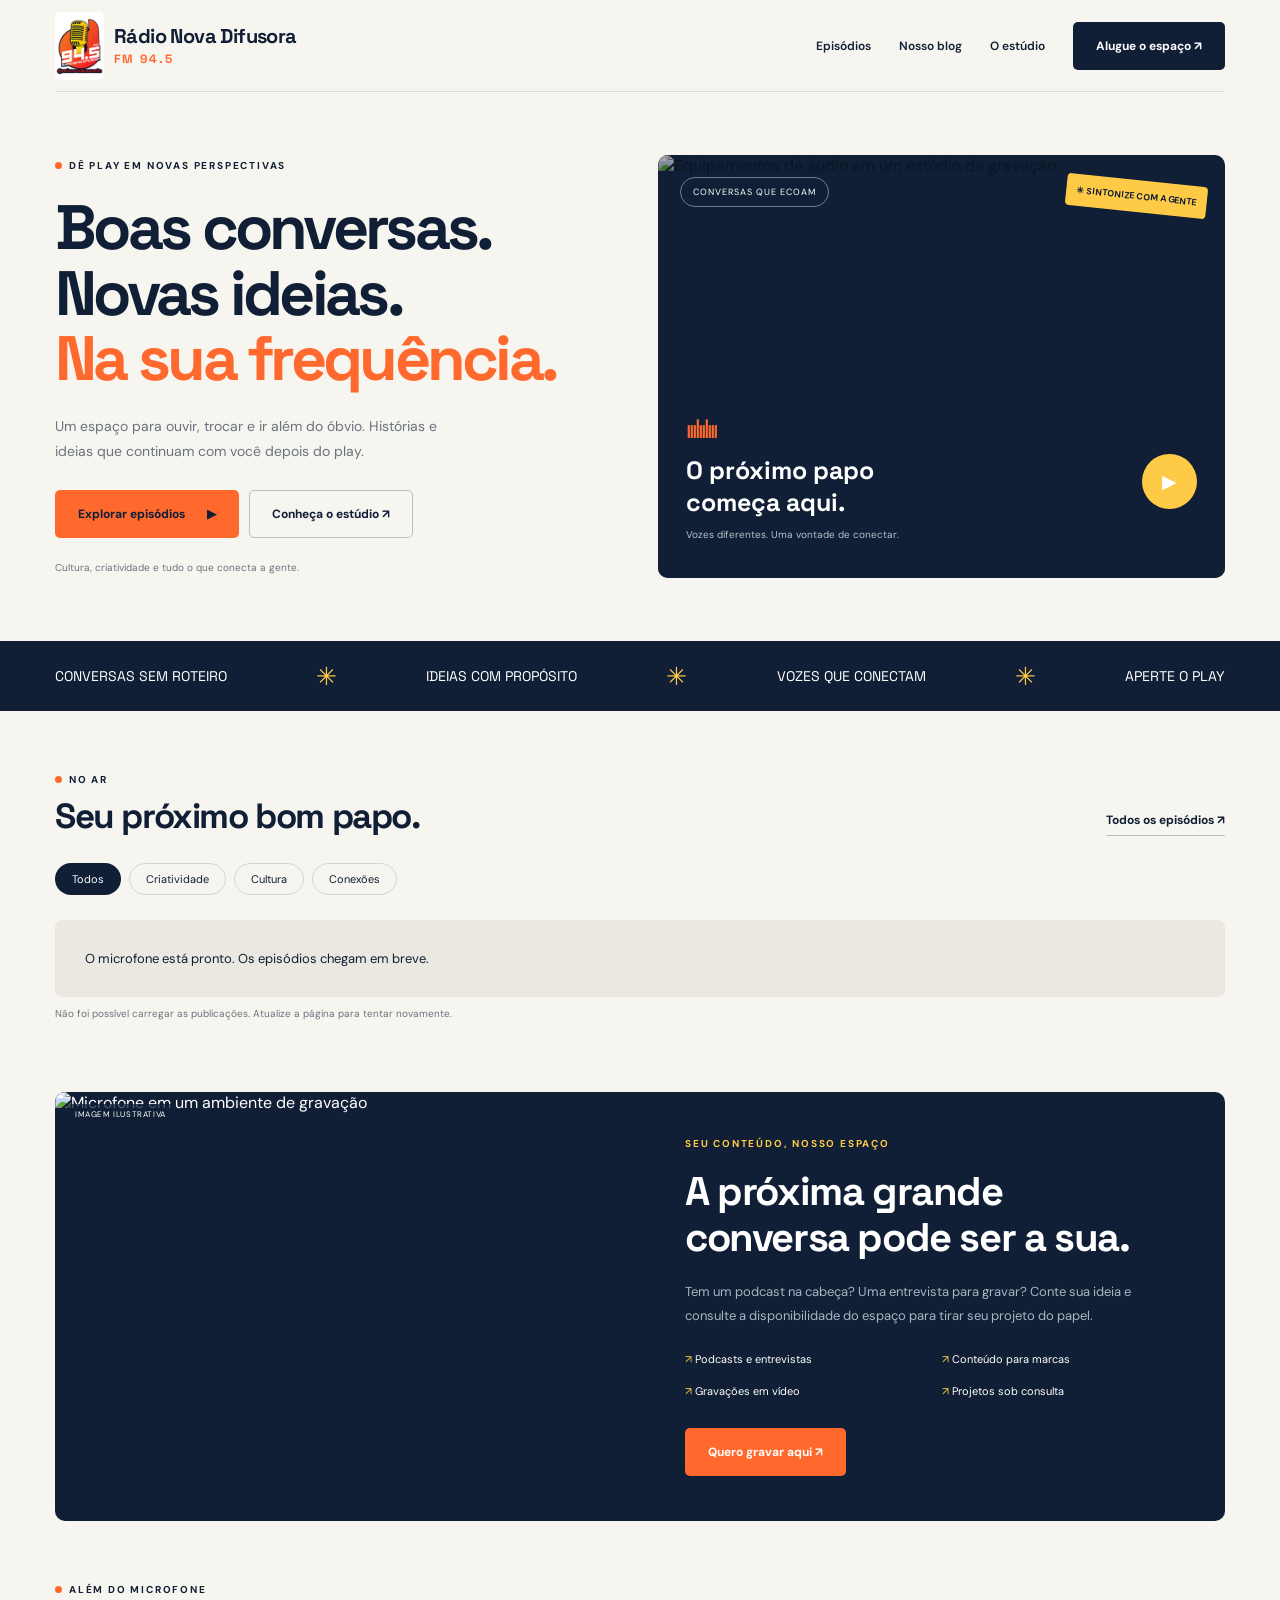
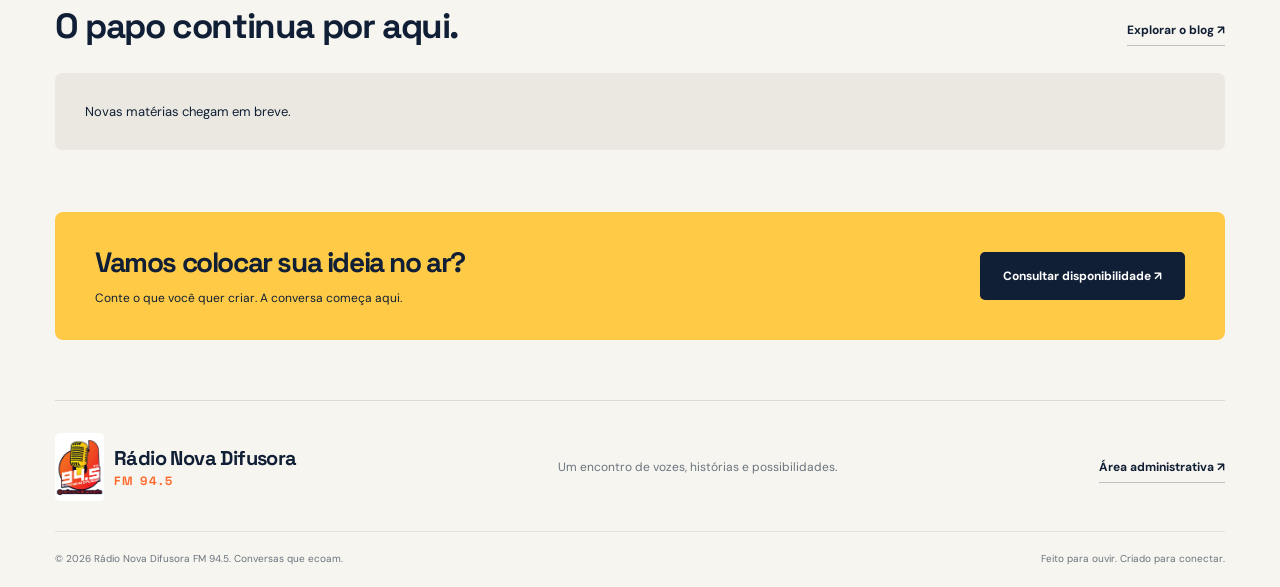
==== index.html @ 82a3990e "Publicar site Rádio Nova Difusora FM 94.5" ====
<!doctype html><html lang="pt-BR"><head><meta charset="utf-8"><meta name="viewport" content="width=device-width,initial-scale=1"><title>Rádio Nova Difusora FM 94.5 — Conversas que ecoam</title><meta name="description" content="Um encontro de vozes, histórias e possibilidades. Podcast, blog e locação de estúdio."><link href="https://fonts.googleapis.com/css2?family=DM+Sans:wght@400;500;600;700&family=Space+Grotesk:wght@400;500;600;700&display=swap" rel="stylesheet"><link rel="stylesheet" href="style.css"></head><body><div class="wrap"><header><a href="#" class="brand"><img class="radio-logo" src="logo-radio.png" alt="Logotipo Rádio Nova Difusora FM 94.5"><span class="radio-name">Rádio Nova Difusora<span>FM 94.5</span></span></a><nav aria-label="Menu principal"><a href="#episodios">Episódios</a><a href="#blog">Nosso blog</a><a href="#estudio">O estúdio</a><a href="#contato" class="btn dark">Alugue o espaço ↗</a></nav></header><main><section class="hero"><div><div class="eyebrow"><span class="dot"></span>Dê play em novas perspectivas</div><h1>Boas conversas.<br>Novas ideias.<br><span>Na sua frequência.</span></h1><p class="lead">Um espaço para ouvir, trocar e ir além do óbvio. Histórias e ideias que continuam com você depois do play.</p><div class="actions"><a href="#episodios" class="btn">Explorar episódios <span>▶</span></a><a href="#estudio" class="btn outline">Conheça o estúdio ↗</a></div><div class="tiny">Cultura, criatividade e tudo o que conecta a gente.</div></div><div class="hero-art"><img src="https://images.unsplash.com/photo-1598488035139-bdbb2231ce04?auto=format&fit=crop&w=1200&q=85" alt="Equipamentos de áudio em um estúdio de gravação"><div class="shade"></div><span class="art-tag">CONVERSAS QUE ECOAM</span><span class="sticker">✳ SINTONIZE COM A GENTE</span><div class="art-bottom"><div><div class="wave">ııılıılııı</div><h3>O próximo papo<br>começa aqui.</h3><p>Vozes diferentes. Uma vontade de conectar.</p></div><a href="#episodios" class="play" aria-label="Explorar episódios">▶</a></div></div></section></main></div><div class="ticker"><div class="wrap"><span>CONVERSAS SEM ROTEIRO</span><span class="star">✳</span><span>IDEIAS COM PROPÓSITO</span><span class="star">✳</span><span>VOZES QUE CONECTAM</span><span class="star">✳</span><span>APERTE O PLAY</span></div></div><div class="wrap"><section class="section" id="episodios"><div class="section-head"><div><div class="eyebrow"><span class="dot"></span>No ar</div><h2>Seu próximo bom papo.</h2></div><button class="text-link" id="allEpisodes">Todos os episódios ↗</button></div><div class="filters"><button class="chip active" data-filter="Todos" aria-pressed="true">Todos</button><button class="chip" data-filter="Criatividade">Criatividade</button><button class="chip" data-filter="Cultura">Cultura</button><button class="chip" data-filter="Conexões">Conexões</button></div><div class="grid" id="episodes"></div><p class="note" id="loadStatus"></p></section><section class="studio" id="estudio"><div class="studio-image"><img loading="lazy" src="https://images.unsplash.com/photo-1590602847861-f357a9332bbc?auto=format&fit=crop&w=1000&q=85" alt="Microfone em um ambiente de gravação"><span class="demo">IMAGEM ILUSTRATIVA</span></div><div class="studio-copy"><div class="eyebrow">Seu conteúdo, nosso espaço</div><h2>A próxima grande<br>conversa pode ser a sua.</h2><p>Tem um podcast na cabeça? Uma entrevista para gravar? Conte sua ideia e consulte a disponibilidade do espaço para tirar seu projeto do papel.</p><div class="features"><span>↗ Podcasts e entrevistas</span><span>↗ Conteúdo para marcas</span><span>↗ Gravações em vídeo</span><span>↗ Projetos sob consulta</span></div><button class="btn" data-book>Quero gravar aqui ↗</button></div></section><section class="section" id="blog"><div class="section-head"><div><div class="eyebrow"><span class="dot"></span>Além do microfone</div><h2>O papo continua por aqui.</h2></div><button class="text-link" id="allPosts">Explorar o blog ↗</button></div><div class="grid" id="posts"></div></section><section class="contact" id="contato"><div><h2>Vamos colocar sua ideia no ar?</h2><p>Conte o que você quer criar. A conversa começa aqui.</p></div><button class="btn dark" data-book>Consultar disponibilidade ↗</button></section><footer><div class="foot-top"><a href="#" class="brand"><img class="radio-logo" src="logo-radio.png" alt="Logotipo Rádio Nova Difusora FM 94.5"><span class="radio-name">Rádio Nova Difusora<span>FM 94.5</span></span></a><span style="font-size:12px;color:var(--gray)">Um encontro de vozes, histórias e possibilidades.</span><a class="text-link" href="admin.html">Área administrativa ↗</a></div><div class="foot-bottom"><span>© <span id="year"></span> Rádio Nova Difusora FM 94.5. Conversas que ecoam.</span><span>Feito para ouvir. Criado para conectar.</span></div></footer></div><dialog id="modal"><button class="close" aria-label="Fechar">×</button><div id="content"></div></dialog><script src="config.js"></script><script src="store.js"></script><script>
const $=s=>document.querySelector(s),esc=s=>String(s).replace(/[&<>"']/g,c=>({'&':'&amp;','<':'&lt;','>':'&gt;','"':'&quot;',"'":'&#39;'}[c]));let episodes=[],posts=[],filter='Todos';const photos=['photo-1478737270239-2f02b77fc618','photo-1493225457124-a3eb161ffa5f','photo-1516280440614-37939bbacd81'];
const samples=[{id:'a',title:'Uma boa conversa começa com uma boa pergunta',category:'Bastidores',body:'Antes de ligar os microfones, reserve um tempo para escutar. Conhecer a trajetória de quem está à sua frente ajuda a encontrar perguntas que abrem caminhos.\n\nPrepare alguns pontos de partida, mas deixe espaço para o inesperado. Uma lembrança ou uma pequena pausa podem levar a uma história que não estava no roteiro.\n\nUma entrevista interessante nasce da curiosidade: pergunte porque quer entender e escute sem preparar a próxima fala.\n\nTexto de demonstração. Publique suas próprias matérias pelo painel editorial.'},{id:'b',title:'Do primeiro insight ao primeiro episódio',category:'Criatividade',body:'Toda ideia precisa de um primeiro passo. Para um podcast, esse passo pode ser definir uma pergunta central: qual conversa você quer ter e com quem?\n\nEscolha um tema para um piloto, desenhe um roteiro simples e faça uma gravação de teste. Ouça com atenção ao ritmo e à clareza. Ajustar faz parte da criação.\n\nComece com uma conversa que tenha vontade de compartilhar.\n\nTexto de demonstração para o blog.'},{id:'c',title:'Escutar também é uma forma de criar',category:'Conexões',body:'Uma conversa pode continuar muito depois de terminar. Às vezes ela vira uma ideia, uma pergunta ou a vontade de olhar para um assunto por outro ângulo.\n\nEscutar com atenção é criar espaço para perspectivas diferentes. No podcast, esse espaço permite que cada voz encontre seu lugar.\n\nQue conversa ficou com você recentemente? Leve essa pergunta para sua próxima gravação.\n\nTexto de demonstração para o blog.'}];
function open(html){$('#content').innerHTML=html;if(!$('#modal').open)$('#modal').showModal()}$('.close').onclick=()=>$('#modal').close();$('#modal').addEventListener('close',()=>$('#content').innerHTML='');$('#year').textContent=new Date().getFullYear();
async function api(type,data){return data?store.create(type,data):store.list(type)}
function renderEpisodes(){const list=episodes.filter(e=>filter==='Todos'||e.category===filter);$('#episodes').innerHTML=list.length?list.map(e=>'<button class="card" data-video="'+esc(e.video)+'"><div class="thumb"><img loading="lazy" src="https://i.ytimg.com/vi/'+esc(e.video)+'/hqdefault.jpg" alt="Capa: '+esc(e.title)+'"><span class="mini-play">▶</span></div><div class="tag">'+esc(e.category)+'</div><h3>'+esc(e.title)+'</h3><div class="meta">Assistir ao episódio ↗</div></button>').join(''):'<div class="empty">'+(episodes.length?'Nenhum episódio nesta categoria. Explore os outros temas.':'O microfone está pronto. Os episódios chegam em breve.')+'</div>';document.querySelectorAll('[data-video]').forEach(b=>b.onclick=()=>open('<h2 class="dialog-title">Dê play na conversa</h2><iframe class="player" referrerpolicy="strict-origin-when-cross-origin" src="https://www.youtube-nocookie.com/embed/'+b.dataset.video+'?autoplay=1" title="Episódio do podcast" allow="autoplay; encrypted-media; picture-in-picture" allowfullscreen></iframe>'))}
function articleImage(p,i=0){try{const u=new URL(p.image_url);if(u.protocol==='https:')return u.href}catch{}return 'https://images.unsplash.com/'+photos[i%3]+'?auto=format&fit=crop&w=700&q=80'}
function renderPosts(){const list=store.configured()?posts:samples;$('#posts').innerHTML=!list.length?'<div class="empty">Novas matérias chegam em breve.</div>':list.map((p,i)=>'<button class="card" data-post="'+esc(p.id)+'"><div class="thumb"><img loading="lazy" src="'+esc(articleImage(p,i))+'" alt="Bastidores do universo do áudio">'+(store.configured()?'':'<span class="demo">MATÉRIA DE DEMONSTRAÇÃO</span>')+'</div><div class="tag">'+esc(p.category)+'</div><h3>'+esc(p.title)+'</h3><p>'+esc(p.body.slice(0,110))+'…</p><div class="meta">'+Math.max(1,Math.ceil(p.body.split(/\s+/).length/200))+' min de leitura <span style="float:right">↗</span></div></button>').join('');document.querySelectorAll('[data-post]').forEach(b=>b.onclick=()=>{const p=list.find(p=>p.id===b.dataset.post);open('<div class="tag">'+esc(p.category)+'</div><h2 class="dialog-title">'+esc(p.title)+'</h2><img src="'+esc(articleImage(p))+'" alt="Capa da matéria" style="width:100%;max-height:350px;object-fit:cover;border-radius:8px;margin:5px 0 20px"><div class="article-body">'+esc(p.body)+'</div>')})}
 document.querySelectorAll('[data-filter]').forEach(b=>b.onclick=()=>{filter=b.dataset.filter;document.querySelectorAll('[data-filter]').forEach(c=>{c.classList.toggle('active',c===b);c.setAttribute('aria-pressed',String(c===b))});renderEpisodes()});$('#allEpisodes').onclick=()=>{document.querySelector('[data-filter="Todos"]').click();$('#episodes').scrollIntoView({behavior:'smooth',block:'center'})};$('#allPosts').onclick=()=>$('#posts').scrollIntoView({behavior:'smooth',block:'center'});
function bindForm(selector,type,done){$(selector).onsubmit=async e=>{e.preventDefault();const form=e.currentTarget,button=form.querySelector('[type="submit"]'),status=form.querySelector('.status');button.disabled=true;status.textContent='Salvando…';try{const data=Object.fromEntries(new FormData(form));if(type==='episodes'){let u;try{u=new URL(data.video)}catch{throw Error('Cole um link completo do YouTube')}if(!['youtube.com','www.youtube.com','m.youtube.com','youtu.be'].includes(u.hostname))throw Error('Use um link do YouTube');data.video=u.hostname==='youtu.be'?u.pathname.slice(1).split('/')[0]:u.searchParams.get('v')||u.pathname.match(/\/(?:shorts|embed|live)\/([\w-]{11})/)?.[1];if(!data.video||!/^[\w-]{11}$/.test(data.video))throw Error('O link não contém um vídeo válido')}const record=await api(type,data);done(record);form.reset();status.textContent=type==='requests'?'Solicitação registrada! A equipe poderá consultar seu pedido. Aguarde o contato para confirmar a disponibilidade.':'Publicado! O conteúdo já está disponível no site.';}catch(err){status.textContent=err.message}finally{button.disabled=false}}}
function booking(){open('<div class="eyebrow">Vamos criar juntos</div><h2 class="dialog-title">Sua ideia merece espaço.</h2><p class="lead">Deixe seus dados para solicitar um orçamento. A reserva depende de confirmação da equipe.</p><form id="bookForm"><div class="row"><div><label for="name">Seu nome</label><input id="name" name="name" required maxlength="120" autocomplete="name"></div><div><label for="email">E-mail</label><input id="email" name="email" type="email" required maxlength="200" autocomplete="email"></div></div><div class="row"><div><label for="phone">Telefone (opcional)</label><input id="phone" name="phone" type="tel" maxlength="40" autocomplete="tel"></div><div><label for="when">Data desejada</label><input id="when" name="when" type="date" required min="'+new Date().toISOString().slice(0,10)+'"></div></div><label for="message">O que você quer gravar?</label><textarea id="message" name="message" required maxlength="3000" placeholder="Conte sobre o formato, duração e sua ideia."></textarea><p class="note">Seus dados serão usados para responder a esta solicitação.</p><button class="btn" type="submit">Enviar solicitação ↗</button><div class="status" role="status"></div></form>');bindForm('#bookForm','requests',()=>{})}document.querySelectorAll('[data-book]').forEach(b=>b.onclick=booking);
renderEpisodes();renderPosts();if(store.configured()){Promise.all([api('episodes'),api('posts')]).then(([e,p])=>{episodes=e;posts=p;renderEpisodes();renderPosts()}).catch(()=>$('#loadStatus').textContent='Não foi possível carregar as publicações. Atualize a página para tentar novamente.')}else{$('#loadStatus').textContent='Prévia do site. Publicações e contato aguardam a configuração do banco de dados.';document.querySelectorAll('[data-book]').forEach(b=>{b.onclick=()=>open('<h2 class="dialog-title">Contato em preparação</h2><p>O formulário será ativado assim que o banco de dados for conectado.</p>')})}
</script></body></html>
---- style.css ----
:root{--navy:#101f35;--orange:#ff692e;--yellow:#ffcb47;--cream:#f7f5ef;--gray:#69737e}*{box-sizing:border-box}html{scroll-behavior:smooth;scroll-padding-top:30px}body{margin:0;background:var(--cream);color:var(--navy);font-family:'DM Sans',sans-serif}h1,h2,h3,.brand{font-family:'Space Grotesk',sans-serif}a{color:inherit;text-decoration:none}button{font:inherit;cursor:pointer;color:inherit}button:focus-visible,a:focus-visible{outline:3px solid var(--orange);outline-offset:4px}.wrap{max-width:1250px;margin:auto;padding:0 40px}header{height:92px;border-bottom:1px solid #10203420;display:flex;align-items:center;justify-content:space-between}.brand{font-weight:700;font-size:29px;letter-spacing:-1.5px;display:flex;gap:8px;align-items:center}.mark{font-size:36px;letter-spacing:-4px;color:var(--orange)}nav{display:flex;align-items:center;gap:28px;font-size:12px;font-weight:600}.btn{display:inline-flex;align-items:center;justify-content:center;gap:22px;background:var(--orange);padding:15px 22px;border:1px solid transparent;border-radius:5px;font-size:12px;font-weight:700}.dark{background:var(--navy);color:white}.outline{background:transparent;border-color:#10203440}.hero{padding:63px 0;display:grid;grid-template-columns:1fr 1fr;gap:35px;align-items:center}.eyebrow{font-size:10px;letter-spacing:1.8px;text-transform:uppercase;font-weight:700}.dot{display:inline-block;width:7px;height:7px;border-radius:50%;background:var(--orange);margin-right:7px}h1{font-size:clamp(45px,4.9vw,68px);letter-spacing:-3.7px;line-height:1.04;margin:23px 0}h1 span{color:var(--orange)}.lead{font-size:14px;line-height:1.8;color:var(--gray);max-width:390px}.actions{display:flex;gap:10px;margin-top:25px}.tiny{font-size:10px;color:var(--gray);margin-top:23px}.hero-art{height:423px;position:relative;overflow:hidden;border-radius:10px;background:var(--navy)}.hero-art img{width:100%;height:100%;object-fit:cover;filter:brightness(.65)}.shade{position:absolute;inset:0;background:linear-gradient(0deg,#101f35f0,transparent 80%)}.art-tag{position:absolute;top:22px;left:22px;border:1px solid #ffffff65;border-radius:30px;padding:8px 12px;color:white;font-size:9px;letter-spacing:1px}.sticker{position:absolute;right:18px;top:25px;background:var(--yellow);padding:10px;font-size:9px;font-weight:700;border-radius:4px;transform:rotate(6deg)}.art-bottom{position:absolute;bottom:27px;left:28px;right:28px;color:white;display:flex;align-items:center;justify-content:space-between}.art-bottom h3{font-size:25px;margin:8px 0}.art-bottom p{font-size:10px;color:#b8c0ca}.wave{font-size:26px;color:var(--orange);letter-spacing:-3px}.play{width:55px;height:55px;border-radius:50%;background:var(--yellow);display:grid;place-items:center;font-size:19px}.ticker{background:var(--navy);color:white;padding:19px 0;overflow:hidden}.ticker .wrap{display:flex;justify-content:space-between;align-items:center;gap:25px;white-space:nowrap;font-family:'Space Grotesk';font-size:14px}.star{color:var(--yellow);font-size:25px}.section{padding:62px 0}.section-head{display:flex;justify-content:space-between;align-items:end;gap:20px;margin-bottom:27px}h2{font-size:35px;letter-spacing:-1.4px;line-height:1.15;margin:10px 0 0}.text-link{border:0;background:none;border-bottom:1px solid #101f3540;padding:7px 0;font-weight:700;font-size:12px}.filters{display:flex;gap:8px;margin:0 0 25px;flex-wrap:wrap}.chip{border:1px solid #10203425;background:none;padding:8px 16px;border-radius:30px;font-size:11px}.chip.active{background:var(--navy);color:white}.grid{display:grid;grid-template-columns:repeat(3,1fr);gap:24px}.card{background:none;border:0;text-align:left;width:100%;padding:0}.thumb{aspect-ratio:1.7;border-radius:7px;position:relative;overflow:hidden;background:var(--navy)}.thumb img{width:100%;height:100%;object-fit:cover;transition:transform .3s}.card:hover img{transform:scale(1.04)}.mini-play{position:absolute;bottom:12px;right:12px;background:var(--yellow);border-radius:50%;width:33px;height:33px;display:grid;place-items:center;font-size:11px}.tag{color:var(--orange);font-size:9px;letter-spacing:1px;text-transform:uppercase;font-weight:700;margin-top:17px}.card h3{font-size:20px;letter-spacing:-.5px;line-height:1.3;margin:8px 0}.meta{font-size:10px;color:var(--gray)}.card p{font-size:12px;line-height:1.7;color:var(--gray)}.studio{background:var(--navy);color:white;display:grid;grid-template-columns:1fr 1fr;border-radius:10px;overflow:hidden}.studio-image{position:relative;min-height:420px}.studio-image img{position:absolute;inset:0;width:100%;height:100%;object-fit:cover}.studio-copy{padding:45px}.studio .eyebrow{color:var(--yellow)}.studio h2{font-size:40px;margin:19px 0}.studio p{font-size:13px;line-height:1.8;color:#aab5c2}.features{display:grid;grid-template-columns:1fr 1fr;gap:18px;margin:25px 0 30px;font-size:11px}.features span::first-letter{color:var(--yellow)}.demo{position:absolute;top:12px;left:12px;background:#101f35bb;color:white;padding:5px 8px;font-size:8px;letter-spacing:.6px;border-radius:3px}.note{font-size:10px;color:var(--gray)}.contact{margin:0 0 60px;padding:34px 40px;display:flex;align-items:center;justify-content:space-between;gap:20px;background:var(--yellow);border-radius:8px}.contact h2{font-size:28px;margin:0}.contact p{font-size:12px;margin-bottom:0}footer{padding:32px 0 22px;border-top:1px solid #10203420}.foot-top{display:flex;align-items:center;justify-content:space-between;gap:20px}.foot-bottom{border-top:1px solid #10203415;margin-top:30px;padding-top:20px;display:flex;justify-content:space-between;gap:20px;font-size:10px;color:var(--gray)}.empty{padding:30px;background:#eae8e0;border-radius:7px;font-size:13px;grid-column:1/-1}dialog{border:0;border-radius:12px;background:var(--cream);color:var(--navy);padding:30px;max-width:740px;width:calc(100% - 30px);max-height:90vh}dialog::backdrop{background:#08172ac9;backdrop-filter:blur(5px)}.close{float:right;border:0;background:none;font-size:25px}.dialog-title{font-size:29px;margin:8px 0 20px}label{display:block;font-size:12px;font-weight:600;margin:15px 0 7px}input,textarea,select{width:100%;font:inherit;background:white;color:var(--navy);border:1px solid #b9c0c7;padding:12px;border-radius:5px}textarea{min-height:140px;resize:vertical}.row{display:grid;grid-template-columns:1fr 1fr;gap:14px}form .btn{margin-top:20px}.status{font-size:13px;line-height:1.7;margin-top:15px}.article-body{font-size:15px;line-height:1.9;white-space:pre-wrap}.player{width:100%;aspect-ratio:16/9;border:0}.tabs{display:flex;gap:6px;flex-wrap:wrap;margin-bottom:22px}.request{padding:15px 0;border-bottom:1px solid #ccc;font-size:13px;line-height:1.8}button:disabled{opacity:.6;cursor:wait}
@media(max-width:850px){nav{gap:16px}nav a:nth-child(3){display:none}h1{font-size:49px}.hero-art{height:390px}.studio-copy{padding:28px}.studio h2{font-size:32px}.features{grid-template-columns:1fr}.grid{gap:17px}}@media(max-width:620px){.wrap{padding:0 22px}header{height:76px}.brand{font-size:25px}nav a{display:none}nav .btn{padding:11px 14px;font-size:10px}.hero{grid-template-columns:1fr;padding:40px 0;gap:30px}h1{font-size:55px}.hero-art{height:365px}.hero .lead{max-width:100%}.ticker .wrap{justify-content:start}.grid{grid-template-columns:1fr}.card{margin-bottom:15px}.section{padding:42px 0}h2{font-size:29px}.section-head .text-link{max-width:100px;text-align:right}.studio{grid-template-columns:1fr}.studio-image{min-height:270px}.features{grid-template-columns:1fr 1fr}.contact{display:block;padding:28px;margin-bottom:40px}.contact .btn{margin-top:23px}.foot-top{flex-direction:column;align-items:start}.row{grid-template-columns:1fr}.actions .btn{padding:14px 15px;gap:12px}}

[hidden]{display:none!important}.admin-shell{max-width:1000px;margin:auto;padding:35px 24px}.panel{background:white;padding:25px;border:1px solid #10203420;border-radius:10px;margin:25px 0}.admin-item{display:flex;justify-content:space-between;align-items:center;gap:20px;padding:20px 0;border-bottom:1px solid #ddd}.admin-item h3{margin:0 0 7px}.admin-top{display:flex;justify-content:space-between;align-items:center;gap:20px}.login{max-width:450px;margin:70px auto}.error{color:#a32d16}
.brand{gap:10px;letter-spacing:-.6px}.radio-logo{height:68px;width:49px;object-fit:contain;border-radius:5px}.radio-name{font-size:20px;line-height:1.15;display:block}.radio-name>span{display:block;font-size:12px;letter-spacing:2px;color:var(--orange);margin-top:5px}.app-header .brand{min-width:0}@media(max-width:620px){.radio-name{font-size:15px}.radio-name>span{font-size:10px}.radio-logo{height:53px;width:38px}.app-header .site-link{font-size:10px}.app-header .quiet{padding:7px}.brand{gap:7px}nav .btn{padding:10px}}
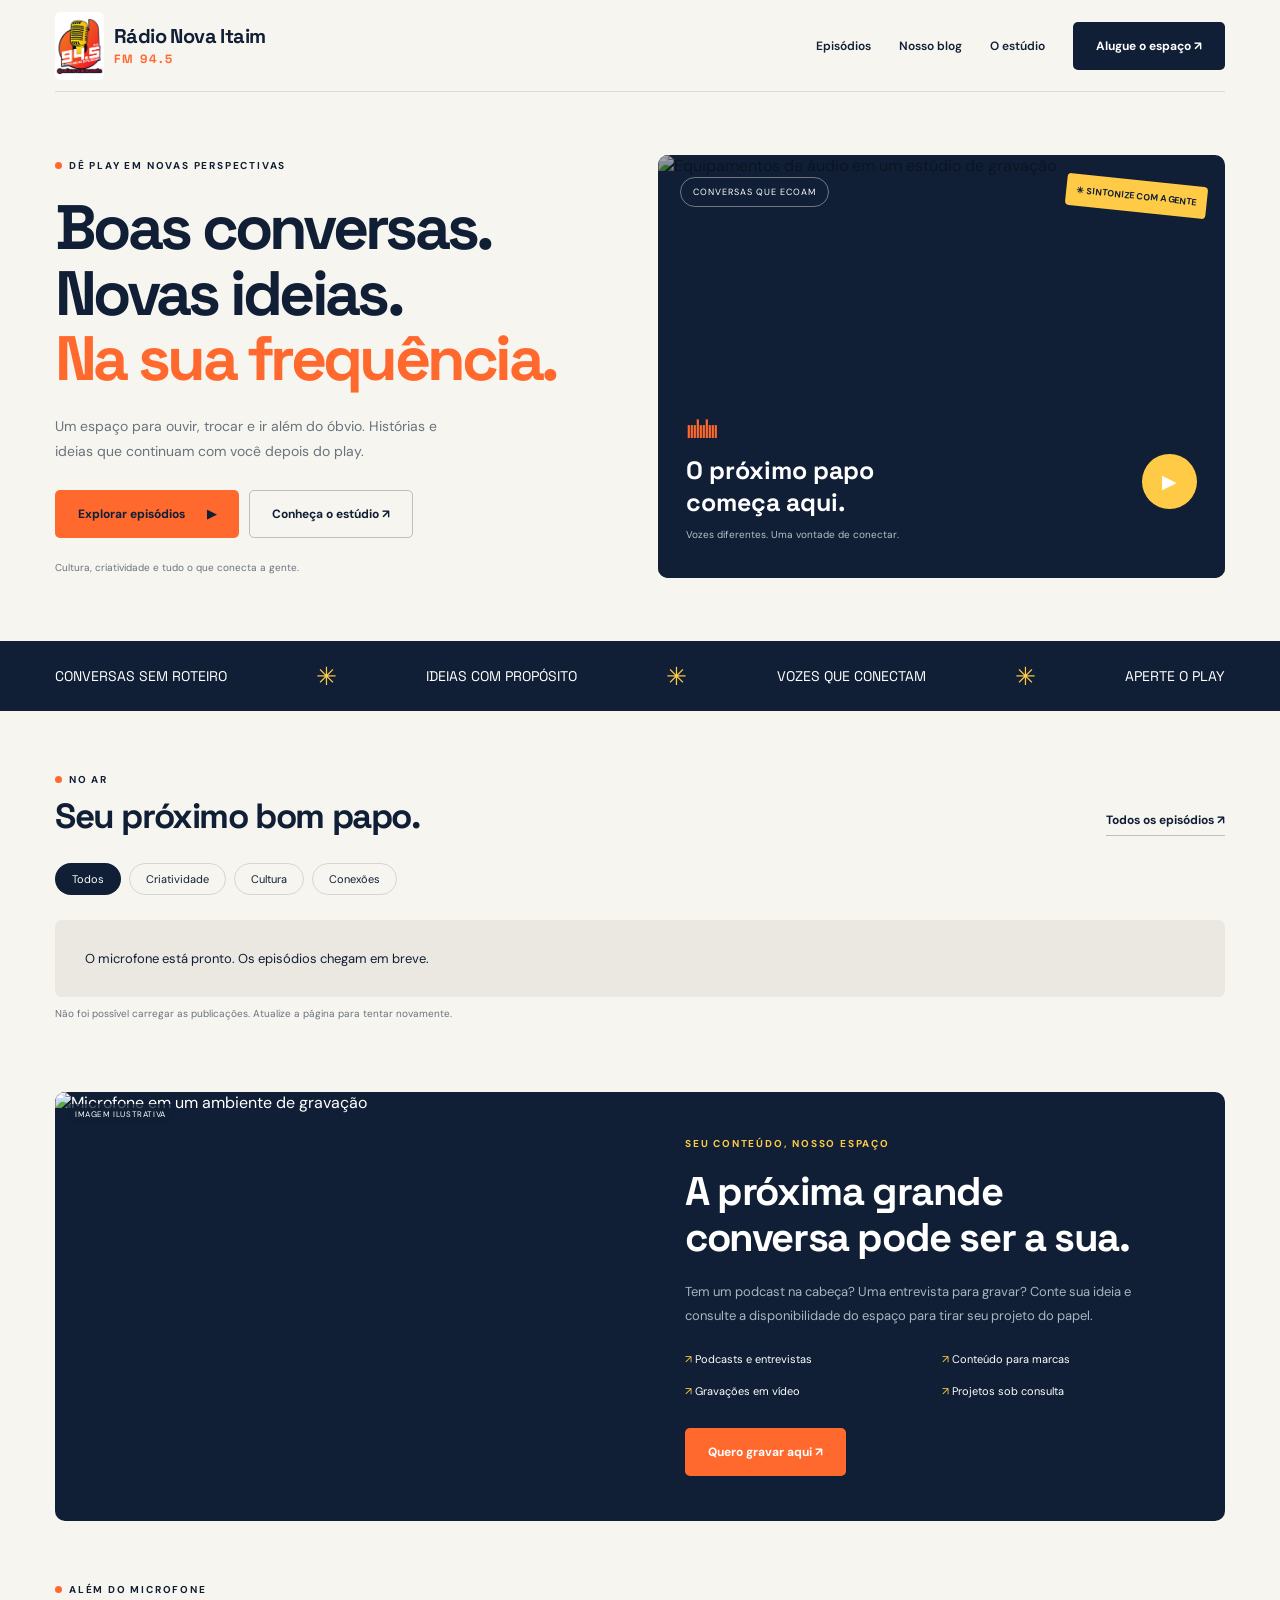
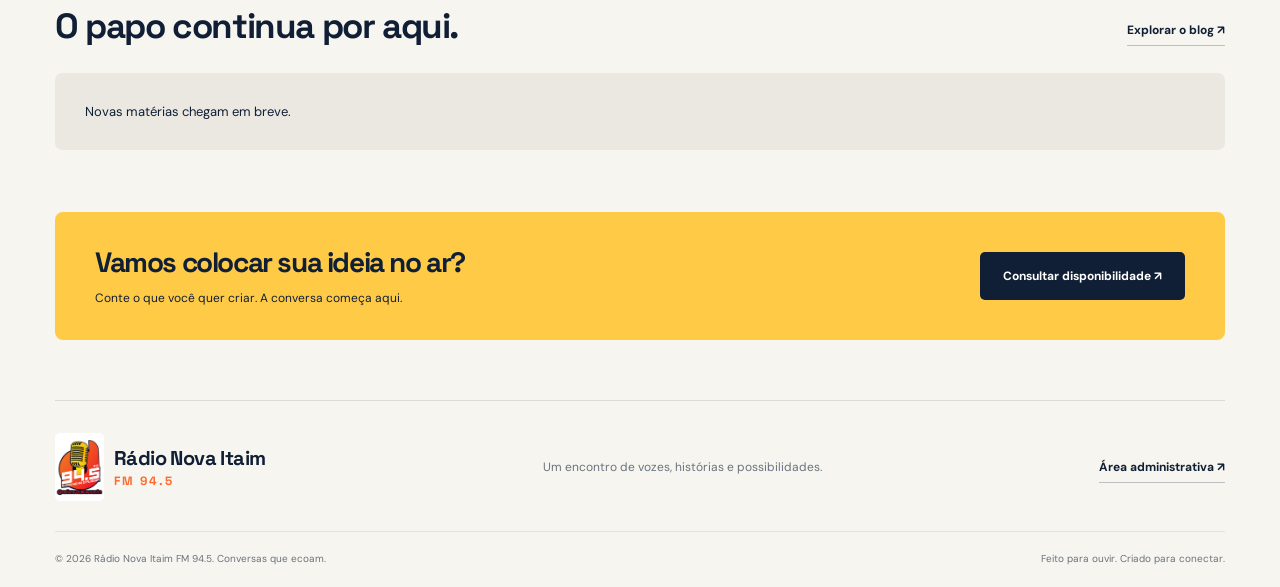
==== commit 3addfac9: "Atualizar nome para Rádio Nova Itaim" ====
--- a/index.html
+++ b/index.html
@@ -1,4 +1,4 @@
-<!doctype html><html lang="pt-BR"><head><meta charset="utf-8"><meta name="viewport" content="width=device-width,initial-scale=1"><title>Rádio Nova Difusora FM 94.5 — Conversas que ecoam</title><meta name="description" content="Um encontro de vozes, histórias e possibilidades. Podcast, blog e locação de estúdio."><link href="https://fonts.googleapis.com/css2?family=DM+Sans:wght@400;500;600;700&family=Space+Grotesk:wght@400;500;600;700&display=swap" rel="stylesheet"><link rel="stylesheet" href="style.css"></head><body><div class="wrap"><header><a href="#" class="brand"><img class="radio-logo" src="logo-radio.png" alt="Logotipo Rádio Nova Difusora FM 94.5"><span class="radio-name">Rádio Nova Difusora<span>FM 94.5</span></span></a><nav aria-label="Menu principal"><a href="#episodios">Episódios</a><a href="#blog">Nosso blog</a><a href="#estudio">O estúdio</a><a href="#contato" class="btn dark">Alugue o espaço ↗</a></nav></header><main><section class="hero"><div><div class="eyebrow"><span class="dot"></span>Dê play em novas perspectivas</div><h1>Boas conversas.<br>Novas ideias.<br><span>Na sua frequência.</span></h1><p class="lead">Um espaço para ouvir, trocar e ir além do óbvio. Histórias e ideias que continuam com você depois do play.</p><div class="actions"><a href="#episodios" class="btn">Explorar episódios <span>▶</span></a><a href="#estudio" class="btn outline">Conheça o estúdio ↗</a></div><div class="tiny">Cultura, criatividade e tudo o que conecta a gente.</div></div><div class="hero-art"><img src="https://images.unsplash.com/photo-1598488035139-bdbb2231ce04?auto=format&fit=crop&w=1200&q=85" alt="Equipamentos de áudio em um estúdio de gravação"><div class="shade"></div><span class="art-tag">CONVERSAS QUE ECOAM</span><span class="sticker">✳ SINTONIZE COM A GENTE</span><div class="art-bottom"><div><div class="wave">ııılıılııı</div><h3>O próximo papo<br>começa aqui.</h3><p>Vozes diferentes. Uma vontade de conectar.</p></div><a href="#episodios" class="play" aria-label="Explorar episódios">▶</a></div></div></section></main></div><div class="ticker"><div class="wrap"><span>CONVERSAS SEM ROTEIRO</span><span class="star">✳</span><span>IDEIAS COM PROPÓSITO</span><span class="star">✳</span><span>VOZES QUE CONECTAM</span><span class="star">✳</span><span>APERTE O PLAY</span></div></div><div class="wrap"><section class="section" id="episodios"><div class="section-head"><div><div class="eyebrow"><span class="dot"></span>No ar</div><h2>Seu próximo bom papo.</h2></div><button class="text-link" id="allEpisodes">Todos os episódios ↗</button></div><div class="filters"><button class="chip active" data-filter="Todos" aria-pressed="true">Todos</button><button class="chip" data-filter="Criatividade">Criatividade</button><button class="chip" data-filter="Cultura">Cultura</button><button class="chip" data-filter="Conexões">Conexões</button></div><div class="grid" id="episodes"></div><p class="note" id="loadStatus"></p></section><section class="studio" id="estudio"><div class="studio-image"><img loading="lazy" src="https://images.unsplash.com/photo-1590602847861-f357a9332bbc?auto=format&fit=crop&w=1000&q=85" alt="Microfone em um ambiente de gravação"><span class="demo">IMAGEM ILUSTRATIVA</span></div><div class="studio-copy"><div class="eyebrow">Seu conteúdo, nosso espaço</div><h2>A próxima grande<br>conversa pode ser a sua.</h2><p>Tem um podcast na cabeça? Uma entrevista para gravar? Conte sua ideia e consulte a disponibilidade do espaço para tirar seu projeto do papel.</p><div class="features"><span>↗ Podcasts e entrevistas</span><span>↗ Conteúdo para marcas</span><span>↗ Gravações em vídeo</span><span>↗ Projetos sob consulta</span></div><button class="btn" data-book>Quero gravar aqui ↗</button></div></section><section class="section" id="blog"><div class="section-head"><div><div class="eyebrow"><span class="dot"></span>Além do microfone</div><h2>O papo continua por aqui.</h2></div><button class="text-link" id="allPosts">Explorar o blog ↗</button></div><div class="grid" id="posts"></div></section><section class="contact" id="contato"><div><h2>Vamos colocar sua ideia no ar?</h2><p>Conte o que você quer criar. A conversa começa aqui.</p></div><button class="btn dark" data-book>Consultar disponibilidade ↗</button></section><footer><div class="foot-top"><a href="#" class="brand"><img class="radio-logo" src="logo-radio.png" alt="Logotipo Rádio Nova Difusora FM 94.5"><span class="radio-name">Rádio Nova Difusora<span>FM 94.5</span></span></a><span style="font-size:12px;color:var(--gray)">Um encontro de vozes, histórias e possibilidades.</span><a class="text-link" href="admin.html">Área administrativa ↗</a></div><div class="foot-bottom"><span>© <span id="year"></span> Rádio Nova Difusora FM 94.5. Conversas que ecoam.</span><span>Feito para ouvir. Criado para conectar.</span></div></footer></div><dialog id="modal"><button class="close" aria-label="Fechar">×</button><div id="content"></div></dialog><script src="config.js"></script><script src="store.js"></script><script>
+<!doctype html><html lang="pt-BR"><head><meta charset="utf-8"><meta name="viewport" content="width=device-width,initial-scale=1"><title>Rádio Nova Itaim FM 94.5 — Conversas que ecoam</title><meta name="description" content="Um encontro de vozes, histórias e possibilidades. Podcast, blog e locação de estúdio."><link href="https://fonts.googleapis.com/css2?family=DM+Sans:wght@400;500;600;700&family=Space+Grotesk:wght@400;500;600;700&display=swap" rel="stylesheet"><link rel="stylesheet" href="style.css"></head><body><div class="wrap"><header><a href="#" class="brand"><img class="radio-logo" src="logo-radio.png" alt="Logotipo Rádio Nova Itaim FM 94.5"><span class="radio-name">Rádio Nova Itaim<span>FM 94.5</span></span></a><nav aria-label="Menu principal"><a href="#episodios">Episódios</a><a href="#blog">Nosso blog</a><a href="#estudio">O estúdio</a><a href="#contato" class="btn dark">Alugue o espaço ↗</a></nav></header><main><section class="hero"><div><div class="eyebrow"><span class="dot"></span>Dê play em novas perspectivas</div><h1>Boas conversas.<br>Novas ideias.<br><span>Na sua frequência.</span></h1><p class="lead">Um espaço para ouvir, trocar e ir além do óbvio. Histórias e ideias que continuam com você depois do play.</p><div class="actions"><a href="#episodios" class="btn">Explorar episódios <span>▶</span></a><a href="#estudio" class="btn outline">Conheça o estúdio ↗</a></div><div class="tiny">Cultura, criatividade e tudo o que conecta a gente.</div></div><div class="hero-art"><img src="https://images.unsplash.com/photo-1598488035139-bdbb2231ce04?auto=format&fit=crop&w=1200&q=85" alt="Equipamentos de áudio em um estúdio de gravação"><div class="shade"></div><span class="art-tag">CONVERSAS QUE ECOAM</span><span class="sticker">✳ SINTONIZE COM A GENTE</span><div class="art-bottom"><div><div class="wave">ııılıılııı</div><h3>O próximo papo<br>começa aqui.</h3><p>Vozes diferentes. Uma vontade de conectar.</p></div><a href="#episodios" class="play" aria-label="Explorar episódios">▶</a></div></div></section></main></div><div class="ticker"><div class="wrap"><span>CONVERSAS SEM ROTEIRO</span><span class="star">✳</span><span>IDEIAS COM PROPÓSITO</span><span class="star">✳</span><span>VOZES QUE CONECTAM</span><span class="star">✳</span><span>APERTE O PLAY</span></div></div><div class="wrap"><section class="section" id="episodios"><div class="section-head"><div><div class="eyebrow"><span class="dot"></span>No ar</div><h2>Seu próximo bom papo.</h2></div><button class="text-link" id="allEpisodes">Todos os episódios ↗</button></div><div class="filters"><button class="chip active" data-filter="Todos" aria-pressed="true">Todos</button><button class="chip" data-filter="Criatividade">Criatividade</button><button class="chip" data-filter="Cultura">Cultura</button><button class="chip" data-filter="Conexões">Conexões</button></div><div class="grid" id="episodes"></div><p class="note" id="loadStatus"></p></section><section class="studio" id="estudio"><div class="studio-image"><img loading="lazy" src="https://images.unsplash.com/photo-1590602847861-f357a9332bbc?auto=format&fit=crop&w=1000&q=85" alt="Microfone em um ambiente de gravação"><span class="demo">IMAGEM ILUSTRATIVA</span></div><div class="studio-copy"><div class="eyebrow">Seu conteúdo, nosso espaço</div><h2>A próxima grande<br>conversa pode ser a sua.</h2><p>Tem um podcast na cabeça? Uma entrevista para gravar? Conte sua ideia e consulte a disponibilidade do espaço para tirar seu projeto do papel.</p><div class="features"><span>↗ Podcasts e entrevistas</span><span>↗ Conteúdo para marcas</span><span>↗ Gravações em vídeo</span><span>↗ Projetos sob consulta</span></div><button class="btn" data-book>Quero gravar aqui ↗</button></div></section><section class="section" id="blog"><div class="section-head"><div><div class="eyebrow"><span class="dot"></span>Além do microfone</div><h2>O papo continua por aqui.</h2></div><button class="text-link" id="allPosts">Explorar o blog ↗</button></div><div class="grid" id="posts"></div></section><section class="contact" id="contato"><div><h2>Vamos colocar sua ideia no ar?</h2><p>Conte o que você quer criar. A conversa começa aqui.</p></div><button class="btn dark" data-book>Consultar disponibilidade ↗</button></section><footer><div class="foot-top"><a href="#" class="brand"><img class="radio-logo" src="logo-radio.png" alt="Logotipo Rádio Nova Itaim FM 94.5"><span class="radio-name">Rádio Nova Itaim<span>FM 94.5</span></span></a><span style="font-size:12px;color:var(--gray)">Um encontro de vozes, histórias e possibilidades.</span><a class="text-link" href="admin.html">Área administrativa ↗</a></div><div class="foot-bottom"><span>© <span id="year"></span> Rádio Nova Itaim FM 94.5. Conversas que ecoam.</span><span>Feito para ouvir. Criado para conectar.</span></div></footer></div><dialog id="modal"><button class="close" aria-label="Fechar">×</button><div id="content"></div></dialog><script src="config.js"></script><script src="store.js"></script><script>
 const $=s=>document.querySelector(s),esc=s=>String(s).replace(/[&<>"']/g,c=>({'&':'&amp;','<':'&lt;','>':'&gt;','"':'&quot;',"'":'&#39;'}[c]));let episodes=[],posts=[],filter='Todos';const photos=['photo-1478737270239-2f02b77fc618','photo-1493225457124-a3eb161ffa5f','photo-1516280440614-37939bbacd81'];
 const samples=[{id:'a',title:'Uma boa conversa começa com uma boa pergunta',category:'Bastidores',body:'Antes de ligar os microfones, reserve um tempo para escutar. Conhecer a trajetória de quem está à sua frente ajuda a encontrar perguntas que abrem caminhos.\n\nPrepare alguns pontos de partida, mas deixe espaço para o inesperado. Uma lembrança ou uma pequena pausa podem levar a uma história que não estava no roteiro.\n\nUma entrevista interessante nasce da curiosidade: pergunte porque quer entender e escute sem preparar a próxima fala.\n\nTexto de demonstração. Publique suas próprias matérias pelo painel editorial.'},{id:'b',title:'Do primeiro insight ao primeiro episódio',category:'Criatividade',body:'Toda ideia precisa de um primeiro passo. Para um podcast, esse passo pode ser definir uma pergunta central: qual conversa você quer ter e com quem?\n\nEscolha um tema para um piloto, desenhe um roteiro simples e faça uma gravação de teste. Ouça com atenção ao ritmo e à clareza. Ajustar faz parte da criação.\n\nComece com uma conversa que tenha vontade de compartilhar.\n\nTexto de demonstração para o blog.'},{id:'c',title:'Escutar também é uma forma de criar',category:'Conexões',body:'Uma conversa pode continuar muito depois de terminar. Às vezes ela vira uma ideia, uma pergunta ou a vontade de olhar para um assunto por outro ângulo.\n\nEscutar com atenção é criar espaço para perspectivas diferentes. No podcast, esse espaço permite que cada voz encontre seu lugar.\n\nQue conversa ficou com você recentemente? Leve essa pergunta para sua próxima gravação.\n\nTexto de demonstração para o blog.'}];
 function open(html){$('#content').innerHTML=html;if(!$('#modal').open)$('#modal').showModal()}$('.close').onclick=()=>$('#modal').close();$('#modal').addEventListener('close',()=>$('#content').innerHTML='');$('#year').textContent=new Date().getFullYear();
@@ -11,3 +11,4 @@
 function booking(){open('<div class="eyebrow">Vamos criar juntos</div><h2 class="dialog-title">Sua ideia merece espaço.</h2><p class="lead">Deixe seus dados para solicitar um orçamento. A reserva depende de confirmação da equipe.</p><form id="bookForm"><div class="row"><div><label for="name">Seu nome</label><input id="name" name="name" required maxlength="120" autocomplete="name"></div><div><label for="email">E-mail</label><input id="email" name="email" type="email" required maxlength="200" autocomplete="email"></div></div><div class="row"><div><label for="phone">Telefone (opcional)</label><input id="phone" name="phone" type="tel" maxlength="40" autocomplete="tel"></div><div><label for="when">Data desejada</label><input id="when" name="when" type="date" required min="'+new Date().toISOString().slice(0,10)+'"></div></div><label for="message">O que você quer gravar?</label><textarea id="message" name="message" required maxlength="3000" placeholder="Conte sobre o formato, duração e sua ideia."></textarea><p class="note">Seus dados serão usados para responder a esta solicitação.</p><button class="btn" type="submit">Enviar solicitação ↗</button><div class="status" role="status"></div></form>');bindForm('#bookForm','requests',()=>{})}document.querySelectorAll('[data-book]').forEach(b=>b.onclick=booking);
 renderEpisodes();renderPosts();if(store.configured()){Promise.all([api('episodes'),api('posts')]).then(([e,p])=>{episodes=e;posts=p;renderEpisodes();renderPosts()}).catch(()=>$('#loadStatus').textContent='Não foi possível carregar as publicações. Atualize a página para tentar novamente.')}else{$('#loadStatus').textContent='Prévia do site. Publicações e contato aguardam a configuração do banco de dados.';document.querySelectorAll('[data-book]').forEach(b=>{b.onclick=()=>open('<h2 class="dialog-title">Contato em preparação</h2><p>O formulário será ativado assim que o banco de dados for conectado.</p>')})}
 </script></body></html>
+
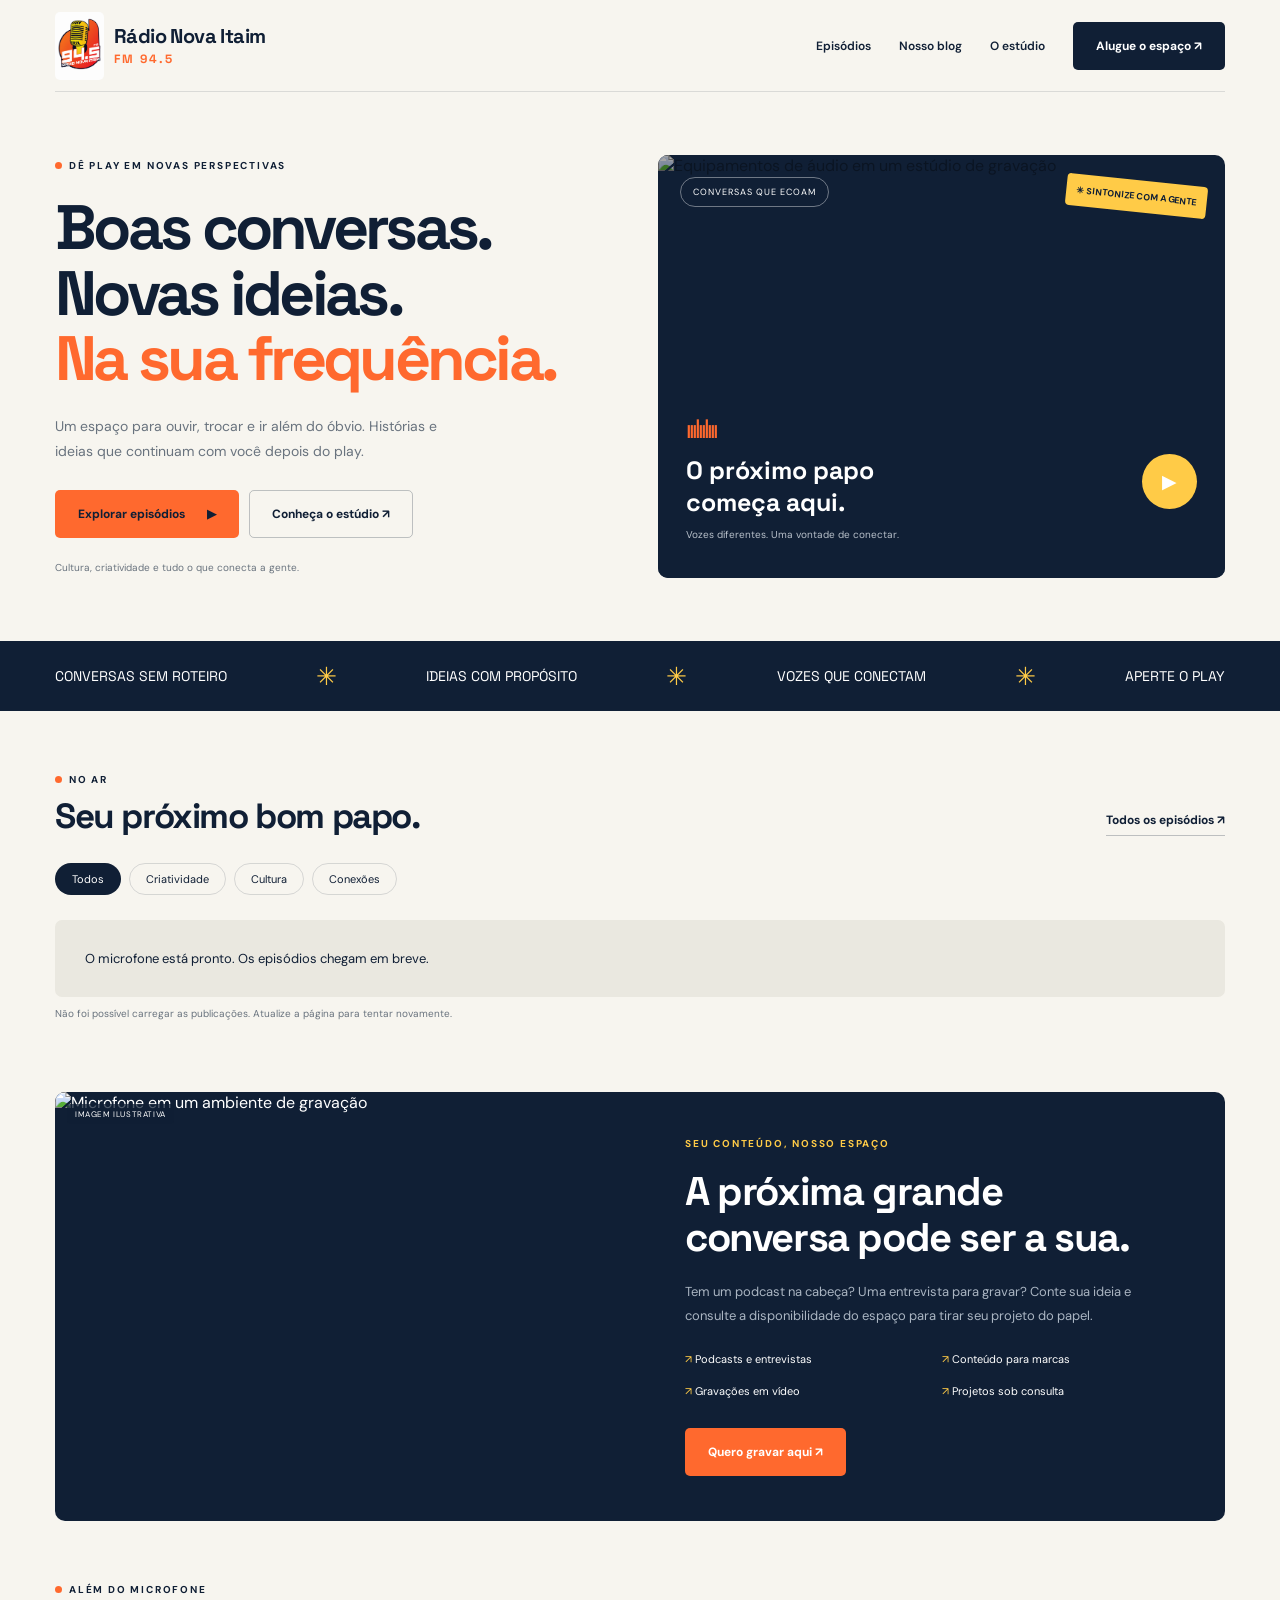
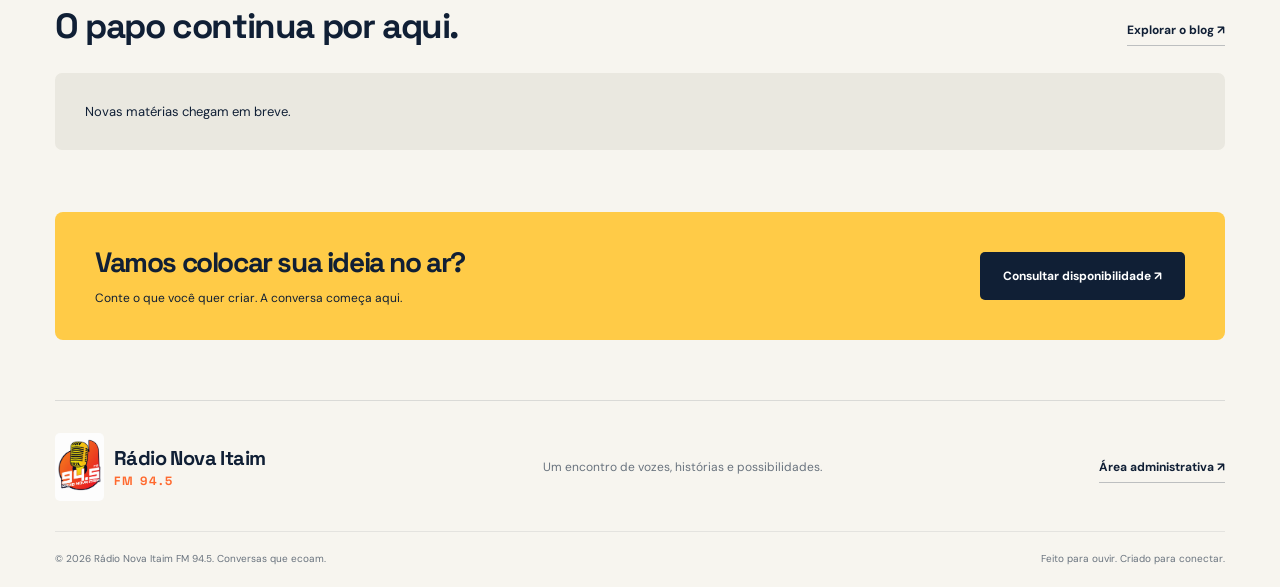
==== commit 9f770b0a: "Atualizar logotipo Rádio Nova Itaim FM 94.5" ====
--- a/index.html
+++ b/index.html
@@ -1,4 +1,4 @@
-<!doctype html><html lang="pt-BR"><head><meta charset="utf-8"><meta name="viewport" content="width=device-width,initial-scale=1"><title>Rádio Nova Itaim FM 94.5 — Conversas que ecoam</title><meta name="description" content="Um encontro de vozes, histórias e possibilidades. Podcast, blog e locação de estúdio."><link href="https://fonts.googleapis.com/css2?family=DM+Sans:wght@400;500;600;700&family=Space+Grotesk:wght@400;500;600;700&display=swap" rel="stylesheet"><link rel="stylesheet" href="style.css"></head><body><div class="wrap"><header><a href="#" class="brand"><img class="radio-logo" src="logo-radio.png" alt="Logotipo Rádio Nova Itaim FM 94.5"><span class="radio-name">Rádio Nova Itaim<span>FM 94.5</span></span></a><nav aria-label="Menu principal"><a href="#episodios">Episódios</a><a href="#blog">Nosso blog</a><a href="#estudio">O estúdio</a><a href="#contato" class="btn dark">Alugue o espaço ↗</a></nav></header><main><section class="hero"><div><div class="eyebrow"><span class="dot"></span>Dê play em novas perspectivas</div><h1>Boas conversas.<br>Novas ideias.<br><span>Na sua frequência.</span></h1><p class="lead">Um espaço para ouvir, trocar e ir além do óbvio. Histórias e ideias que continuam com você depois do play.</p><div class="actions"><a href="#episodios" class="btn">Explorar episódios <span>▶</span></a><a href="#estudio" class="btn outline">Conheça o estúdio ↗</a></div><div class="tiny">Cultura, criatividade e tudo o que conecta a gente.</div></div><div class="hero-art"><img src="https://images.unsplash.com/photo-1598488035139-bdbb2231ce04?auto=format&fit=crop&w=1200&q=85" alt="Equipamentos de áudio em um estúdio de gravação"><div class="shade"></div><span class="art-tag">CONVERSAS QUE ECOAM</span><span class="sticker">✳ SINTONIZE COM A GENTE</span><div class="art-bottom"><div><div class="wave">ııılıılııı</div><h3>O próximo papo<br>começa aqui.</h3><p>Vozes diferentes. Uma vontade de conectar.</p></div><a href="#episodios" class="play" aria-label="Explorar episódios">▶</a></div></div></section></main></div><div class="ticker"><div class="wrap"><span>CONVERSAS SEM ROTEIRO</span><span class="star">✳</span><span>IDEIAS COM PROPÓSITO</span><span class="star">✳</span><span>VOZES QUE CONECTAM</span><span class="star">✳</span><span>APERTE O PLAY</span></div></div><div class="wrap"><section class="section" id="episodios"><div class="section-head"><div><div class="eyebrow"><span class="dot"></span>No ar</div><h2>Seu próximo bom papo.</h2></div><button class="text-link" id="allEpisodes">Todos os episódios ↗</button></div><div class="filters"><button class="chip active" data-filter="Todos" aria-pressed="true">Todos</button><button class="chip" data-filter="Criatividade">Criatividade</button><button class="chip" data-filter="Cultura">Cultura</button><button class="chip" data-filter="Conexões">Conexões</button></div><div class="grid" id="episodes"></div><p class="note" id="loadStatus"></p></section><section class="studio" id="estudio"><div class="studio-image"><img loading="lazy" src="https://images.unsplash.com/photo-1590602847861-f357a9332bbc?auto=format&fit=crop&w=1000&q=85" alt="Microfone em um ambiente de gravação"><span class="demo">IMAGEM ILUSTRATIVA</span></div><div class="studio-copy"><div class="eyebrow">Seu conteúdo, nosso espaço</div><h2>A próxima grande<br>conversa pode ser a sua.</h2><p>Tem um podcast na cabeça? Uma entrevista para gravar? Conte sua ideia e consulte a disponibilidade do espaço para tirar seu projeto do papel.</p><div class="features"><span>↗ Podcasts e entrevistas</span><span>↗ Conteúdo para marcas</span><span>↗ Gravações em vídeo</span><span>↗ Projetos sob consulta</span></div><button class="btn" data-book>Quero gravar aqui ↗</button></div></section><section class="section" id="blog"><div class="section-head"><div><div class="eyebrow"><span class="dot"></span>Além do microfone</div><h2>O papo continua por aqui.</h2></div><button class="text-link" id="allPosts">Explorar o blog ↗</button></div><div class="grid" id="posts"></div></section><section class="contact" id="contato"><div><h2>Vamos colocar sua ideia no ar?</h2><p>Conte o que você quer criar. A conversa começa aqui.</p></div><button class="btn dark" data-book>Consultar disponibilidade ↗</button></section><footer><div class="foot-top"><a href="#" class="brand"><img class="radio-logo" src="logo-radio.png" alt="Logotipo Rádio Nova Itaim FM 94.5"><span class="radio-name">Rádio Nova Itaim<span>FM 94.5</span></span></a><span style="font-size:12px;color:var(--gray)">Um encontro de vozes, histórias e possibilidades.</span><a class="text-link" href="admin.html">Área administrativa ↗</a></div><div class="foot-bottom"><span>© <span id="year"></span> Rádio Nova Itaim FM 94.5. Conversas que ecoam.</span><span>Feito para ouvir. Criado para conectar.</span></div></footer></div><dialog id="modal"><button class="close" aria-label="Fechar">×</button><div id="content"></div></dialog><script src="config.js"></script><script src="store.js"></script><script>
+<!doctype html><html lang="pt-BR"><head><meta charset="utf-8"><meta name="viewport" content="width=device-width,initial-scale=1"><title>Rádio Nova Itaim FM 94.5 — Conversas que ecoam</title><meta name="description" content="Um encontro de vozes, histórias e possibilidades. Podcast, blog e locação de estúdio."><link href="https://fonts.googleapis.com/css2?family=DM+Sans:wght@400;500;600;700&family=Space+Grotesk:wght@400;500;600;700&display=swap" rel="stylesheet"><link rel="stylesheet" href="style.css"></head><body><div class="wrap"><header><a href="#" class="brand"><img class="radio-logo" src="logo-radio-itaim.png" alt="Logotipo Rádio Nova Itaim FM 94.5"><span class="radio-name">Rádio Nova Itaim<span>FM 94.5</span></span></a><nav aria-label="Menu principal"><a href="#episodios">Episódios</a><a href="#blog">Nosso blog</a><a href="#estudio">O estúdio</a><a href="#contato" class="btn dark">Alugue o espaço ↗</a></nav></header><main><section class="hero"><div><div class="eyebrow"><span class="dot"></span>Dê play em novas perspectivas</div><h1>Boas conversas.<br>Novas ideias.<br><span>Na sua frequência.</span></h1><p class="lead">Um espaço para ouvir, trocar e ir além do óbvio. Histórias e ideias que continuam com você depois do play.</p><div class="actions"><a href="#episodios" class="btn">Explorar episódios <span>▶</span></a><a href="#estudio" class="btn outline">Conheça o estúdio ↗</a></div><div class="tiny">Cultura, criatividade e tudo o que conecta a gente.</div></div><div class="hero-art"><img src="https://images.unsplash.com/photo-1598488035139-bdbb2231ce04?auto=format&fit=crop&w=1200&q=85" alt="Equipamentos de áudio em um estúdio de gravação"><div class="shade"></div><span class="art-tag">CONVERSAS QUE ECOAM</span><span class="sticker">✳ SINTONIZE COM A GENTE</span><div class="art-bottom"><div><div class="wave">ııılıılııı</div><h3>O próximo papo<br>começa aqui.</h3><p>Vozes diferentes. Uma vontade de conectar.</p></div><a href="#episodios" class="play" aria-label="Explorar episódios">▶</a></div></div></section></main></div><div class="ticker"><div class="wrap"><span>CONVERSAS SEM ROTEIRO</span><span class="star">✳</span><span>IDEIAS COM PROPÓSITO</span><span class="star">✳</span><span>VOZES QUE CONECTAM</span><span class="star">✳</span><span>APERTE O PLAY</span></div></div><div class="wrap"><section class="section" id="episodios"><div class="section-head"><div><div class="eyebrow"><span class="dot"></span>No ar</div><h2>Seu próximo bom papo.</h2></div><button class="text-link" id="allEpisodes">Todos os episódios ↗</button></div><div class="filters"><button class="chip active" data-filter="Todos" aria-pressed="true">Todos</button><button class="chip" data-filter="Criatividade">Criatividade</button><button class="chip" data-filter="Cultura">Cultura</button><button class="chip" data-filter="Conexões">Conexões</button></div><div class="grid" id="episodes"></div><p class="note" id="loadStatus"></p></section><section class="studio" id="estudio"><div class="studio-image"><img loading="lazy" src="https://images.unsplash.com/photo-1590602847861-f357a9332bbc?auto=format&fit=crop&w=1000&q=85" alt="Microfone em um ambiente de gravação"><span class="demo">IMAGEM ILUSTRATIVA</span></div><div class="studio-copy"><div class="eyebrow">Seu conteúdo, nosso espaço</div><h2>A próxima grande<br>conversa pode ser a sua.</h2><p>Tem um podcast na cabeça? Uma entrevista para gravar? Conte sua ideia e consulte a disponibilidade do espaço para tirar seu projeto do papel.</p><div class="features"><span>↗ Podcasts e entrevistas</span><span>↗ Conteúdo para marcas</span><span>↗ Gravações em vídeo</span><span>↗ Projetos sob consulta</span></div><button class="btn" data-book>Quero gravar aqui ↗</button></div></section><section class="section" id="blog"><div class="section-head"><div><div class="eyebrow"><span class="dot"></span>Além do microfone</div><h2>O papo continua por aqui.</h2></div><button class="text-link" id="allPosts">Explorar o blog ↗</button></div><div class="grid" id="posts"></div></section><section class="contact" id="contato"><div><h2>Vamos colocar sua ideia no ar?</h2><p>Conte o que você quer criar. A conversa começa aqui.</p></div><button class="btn dark" data-book>Consultar disponibilidade ↗</button></section><footer><div class="foot-top"><a href="#" class="brand"><img class="radio-logo" src="logo-radio-itaim.png" alt="Logotipo Rádio Nova Itaim FM 94.5"><span class="radio-name">Rádio Nova Itaim<span>FM 94.5</span></span></a><span style="font-size:12px;color:var(--gray)">Um encontro de vozes, histórias e possibilidades.</span><a class="text-link" href="admin.html">Área administrativa ↗</a></div><div class="foot-bottom"><span>© <span id="year"></span> Rádio Nova Itaim FM 94.5. Conversas que ecoam.</span><span>Feito para ouvir. Criado para conectar.</span></div></footer></div><dialog id="modal"><button class="close" aria-label="Fechar">×</button><div id="content"></div></dialog><script src="config.js"></script><script src="store.js"></script><script>
 const $=s=>document.querySelector(s),esc=s=>String(s).replace(/[&<>"']/g,c=>({'&':'&amp;','<':'&lt;','>':'&gt;','"':'&quot;',"'":'&#39;'}[c]));let episodes=[],posts=[],filter='Todos';const photos=['photo-1478737270239-2f02b77fc618','photo-1493225457124-a3eb161ffa5f','photo-1516280440614-37939bbacd81'];
 const samples=[{id:'a',title:'Uma boa conversa começa com uma boa pergunta',category:'Bastidores',body:'Antes de ligar os microfones, reserve um tempo para escutar. Conhecer a trajetória de quem está à sua frente ajuda a encontrar perguntas que abrem caminhos.\n\nPrepare alguns pontos de partida, mas deixe espaço para o inesperado. Uma lembrança ou uma pequena pausa podem levar a uma história que não estava no roteiro.\n\nUma entrevista interessante nasce da curiosidade: pergunte porque quer entender e escute sem preparar a próxima fala.\n\nTexto de demonstração. Publique suas próprias matérias pelo painel editorial.'},{id:'b',title:'Do primeiro insight ao primeiro episódio',category:'Criatividade',body:'Toda ideia precisa de um primeiro passo. Para um podcast, esse passo pode ser definir uma pergunta central: qual conversa você quer ter e com quem?\n\nEscolha um tema para um piloto, desenhe um roteiro simples e faça uma gravação de teste. Ouça com atenção ao ritmo e à clareza. Ajustar faz parte da criação.\n\nComece com uma conversa que tenha vontade de compartilhar.\n\nTexto de demonstração para o blog.'},{id:'c',title:'Escutar também é uma forma de criar',category:'Conexões',body:'Uma conversa pode continuar muito depois de terminar. Às vezes ela vira uma ideia, uma pergunta ou a vontade de olhar para um assunto por outro ângulo.\n\nEscutar com atenção é criar espaço para perspectivas diferentes. No podcast, esse espaço permite que cada voz encontre seu lugar.\n\nQue conversa ficou com você recentemente? Leve essa pergunta para sua próxima gravação.\n\nTexto de demonstração para o blog.'}];
 function open(html){$('#content').innerHTML=html;if(!$('#modal').open)$('#modal').showModal()}$('.close').onclick=()=>$('#modal').close();$('#modal').addEventListener('close',()=>$('#content').innerHTML='');$('#year').textContent=new Date().getFullYear();
@@ -12,3 +12,4 @@
 renderEpisodes();renderPosts();if(store.configured()){Promise.all([api('episodes'),api('posts')]).then(([e,p])=>{episodes=e;posts=p;renderEpisodes();renderPosts()}).catch(()=>$('#loadStatus').textContent='Não foi possível carregar as publicações. Atualize a página para tentar novamente.')}else{$('#loadStatus').textContent='Prévia do site. Publicações e contato aguardam a configuração do banco de dados.';document.querySelectorAll('[data-book]').forEach(b=>{b.onclick=()=>open('<h2 class="dialog-title">Contato em preparação</h2><p>O formulário será ativado assim que o banco de dados for conectado.</p>')})}
 </script></body></html>
 
+
